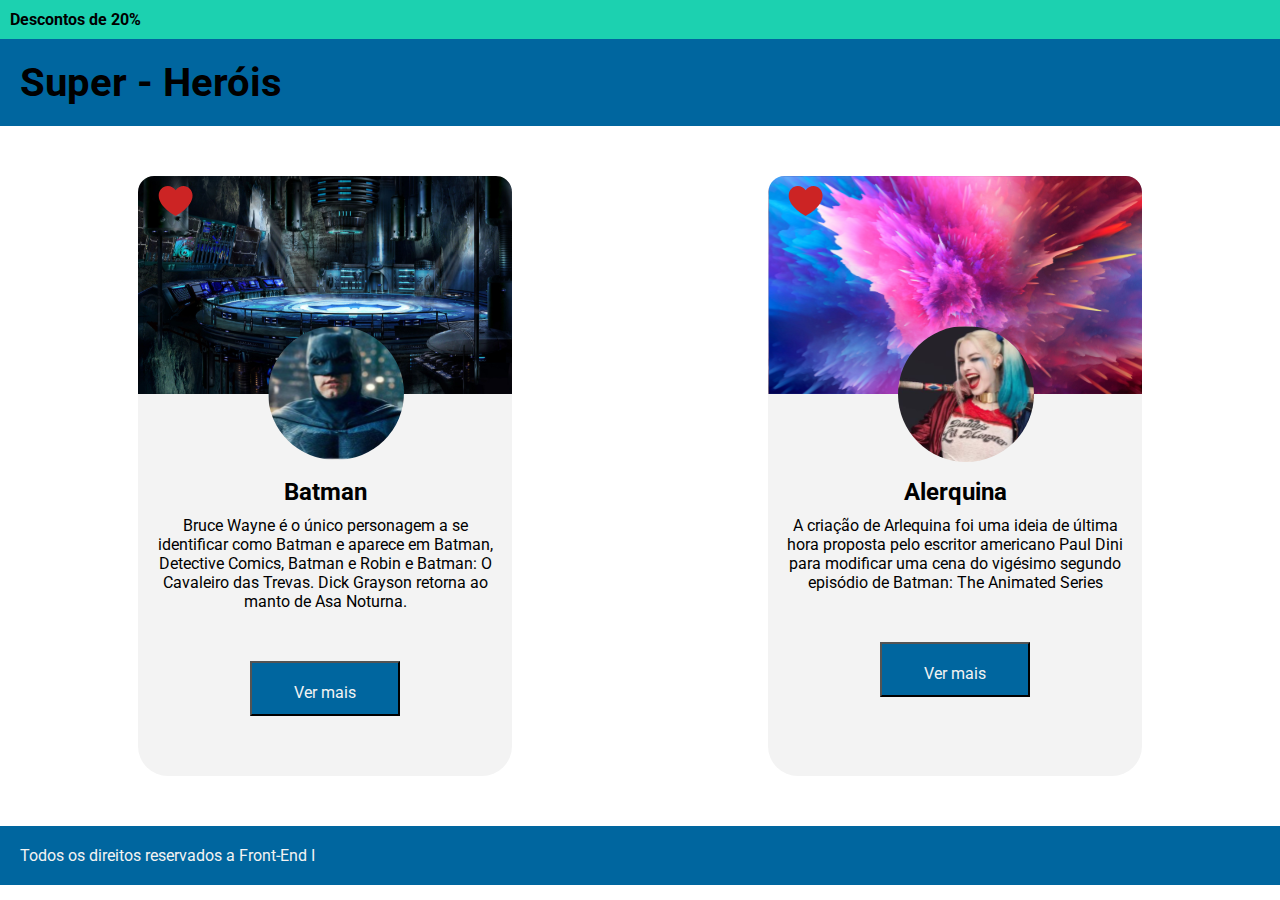
==== index.html @ 674adcae "Heros" ====
<!DOCTYPE html>
<html lang="en">
  <head>
    <meta charset="UTF-8" />
    <meta http-equiv="X-UA-Compatible" content="IE=edge" />
    <meta name="viewport" content="width=device-width, initial-scale=1.0" />
    <link rel="stylesheet" href="css/style.css" />
    <title>Super-Heróis</title>
  </head>
  <body>
    <div class="bar-discount">
      
      <p>Descontos de 20%</p>

    </div>

    <header class="super-herois">
      
      <h1>Super - Heróis</h1>

    </header>

    <section class="conteiner-pai">
      
      <div class="card">
        
        <img  class="backgound" src="img/batcaverna.svg" alt="" />

        <img  class="fav" src="img/heart.svg" alt="" />

        <img  class="hero" src="img/batman.svg" alt="" />

        <h2>Batman</h2>

        <p class="description">
          Bruce Wayne é o único personagem a se identificar como Batman e
          aparece em Batman, Detective Comics, Batman e Robin e Batman: O
          Cavaleiro das Trevas. Dick Grayson retorna ao manto de Asa Noturna.
        </p>

        <button>Ver mais</button>

      </div>

      <div class="card">

        <img  class="background" src="img/background-alerquina.svg" alt="" />

        <img  class="fav" src="img/heart.svg" alt="" />

        <img  class="hero" src="img/alerquina.svg" alt="" />

        <h2>Alerquina</h2>

        <p class="description">
          A criação de Arlequina foi uma ideia de última hora proposta pelo
          escritor americano Paul Dini para modificar uma cena do vigésimo
          segundo episódio de Batman: The Animated Series
        </p>

        <button>Ver mais</button>

      </div>

    </section>

  </body>

  <footer>

      <p>Todos os direitos reservados a Front-End I</p>
      
  </footer>

</html>
---- css/style.css ----
@import url("https://fonts.googleapis.com/css2?family=Roboto:wght@300&display=swap");

* {
  margin: 0;
  padding: 0;
  box-sizing: border-box;
  font-family: "Roboto", sans-serif;
}

div.bar-discount {
  background: #1cd1b0;
  padding: 10px;
}

div.bar-discount p {
  color: #000000;
  font-weight: bold;
}

header.super-herois {
  background: #00669f;
  padding: 20px;
}

header.super-herois h1 {
  color: #000000;
  font-size: 40px;
}

section.conteiner-pai {
  display: flex;
  gap: 80px;
  justify-content: space-around;
  padding: 50px;
}

section div.card {
  width: 100%;
  position: relative;
  width: 374px;
  height: 600px;
  border-radius: 30px;
  background: #f3f3f3;
}

h2 {
  text-align: center;
  margin-top: 80px;
}

p.description {
  text-align: center;
  margin: 10px;
}

button {
  text-align: center;
  justify-content: center;
  width: 150px;
  height: 55px;
  background-color: #00669f;
  padding: 20px;
  color: #f3f3f3;
  font-size: 16px;
  display: block;
  margin-top: 50px;
  margin-left: auto;
  margin-right: auto;
}

img.backgound {
}

img.hero {
  border-radius: 100%;
  position: absolute;
  left: 130px;
  top: 150px;
}

img.fav {
  position: absolute;
  left: 20px;
  top: 10px;
}

footer {
    background-color: #00669F;
    padding: 20px;
    color: #f3f3f3;
}
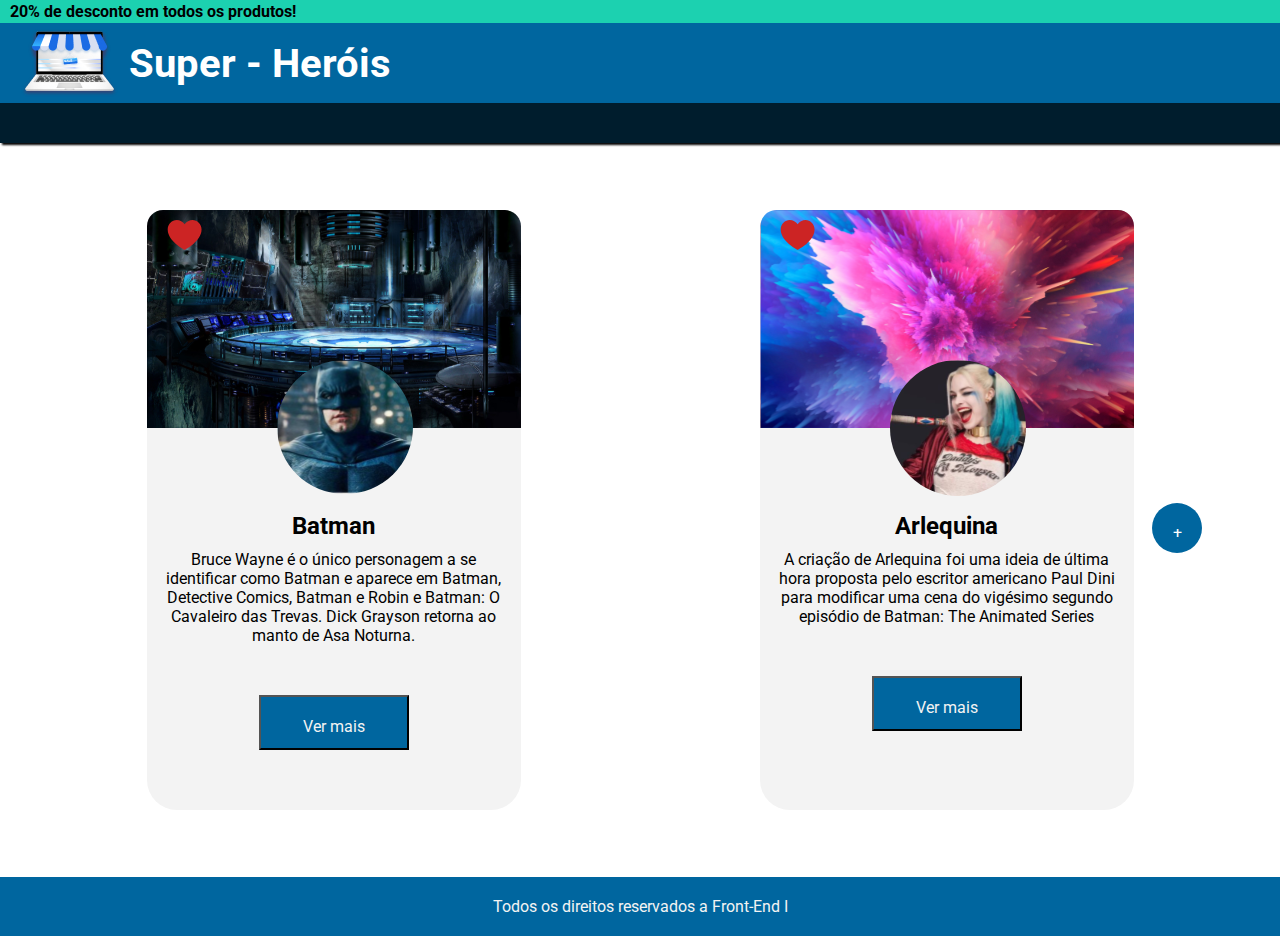
==== commit da3d58aa: "Academy-hero" ====
--- a/index.html
+++ b/index.html
@@ -5,21 +5,42 @@
     <meta http-equiv="X-UA-Compatible" content="IE=edge" />
     <meta name="viewport" content="width=device-width, initial-scale=1.0" />
     <link rel="stylesheet" href="css/style.css" />
-    <title>Super-Heróis</title>
+    <title>Academy Hero</title>
   </head>
   <body>
     <div class="bar-discount">
       
-      <p>Descontos de 20%</p>
+      <p>20% de desconto em todos os produtos!</p>
 
     </div>
 
     <header class="super-herois">
+
+      <div>
+
+        <img class="Logo" src="/img/logo 1.png " alt="">
+
+      </div>
       
       <h1>Super - Heróis</h1>
 
     </header>
 
+    <div class="options">
+    <nav>
+
+      
+        <a href="contato.html">Contato</a>
+        <a href="registro.html">Registrar</a>
+        <a href="login.html">Sair</a>
+      
+
+    </nav>
+
+    </div>
+
+    <button class="circle-button">+</button>
+ 
     <section class="conteiner-pai">
       
       <div class="card">
@@ -50,7 +71,7 @@
 
         <img  class="hero" src="img/alerquina.svg" alt="" />
 
-        <h2>Alerquina</h2>
+        <h2>Arlequina</h2>
 
         <p class="description">
           A criação de Arlequina foi uma ideia de última hora proposta pelo
@@ -58,7 +79,7 @@
           segundo episódio de Batman: The Animated Series
         </p>
 
-        <button>Ver mais</button>
+        <button><a href="alerqadd.html">Ver mais</a></button>
 
       </div>
 
--- a/css/style.css
+++ b/css/style.css
@@ -10,6 +10,9 @@
 div.bar-discount {
   background: #1cd1b0;
   padding: 10px;
+  height: 23px;
+  display: flex;
+  align-items: center;
 }
 
 div.bar-discount p {
@@ -18,12 +21,18 @@
 }
 
 header.super-herois {
+  display: flex;
+  align-items: center;
+  gap: 10px;
   background: #00669f;
   padding: 20px;
+  height: 80px;
+  
 }
 
 header.super-herois h1 {
-  color: #000000;
+  
+  color: #ffffff;
   font-size: 40px;
 }
 
@@ -32,6 +41,8 @@
   gap: 80px;
   justify-content: space-around;
   padding: 50px;
+  margin: 17px;
+  
 }
 
 section div.card {
@@ -68,9 +79,6 @@
   margin-right: auto;
 }
 
-img.backgound {
-}
-
 img.hero {
   border-radius: 100%;
   position: absolute;
@@ -88,4 +96,43 @@
     background-color: #00669F;
     padding: 20px;
     color: #f3f3f3;
+    text-align: center;
 }
+
+nav {
+
+  display: flex;
+  align-items: center;
+  flex-direction: row;
+  gap: 25px;
+  width: 1860px;
+  height: 40px;
+  justify-content:right;
+
+}
+
+a {
+
+  color: #f3f3f3;
+  text-decoration: none;
+
+}
+
+.options {
+
+  background-color: #001D2D;
+  box-shadow: 2px 2px 2px #000000;
+
+}
+
+button.circle-button {
+  position: fixed;
+  border-radius: 100%;
+  border: #000000;
+  color: #ffffff;
+  width: 50px;
+  height: 50px;
+  background: #00669f;
+  margin-left: 90vw;
+  margin-top: 40vh;
+}
